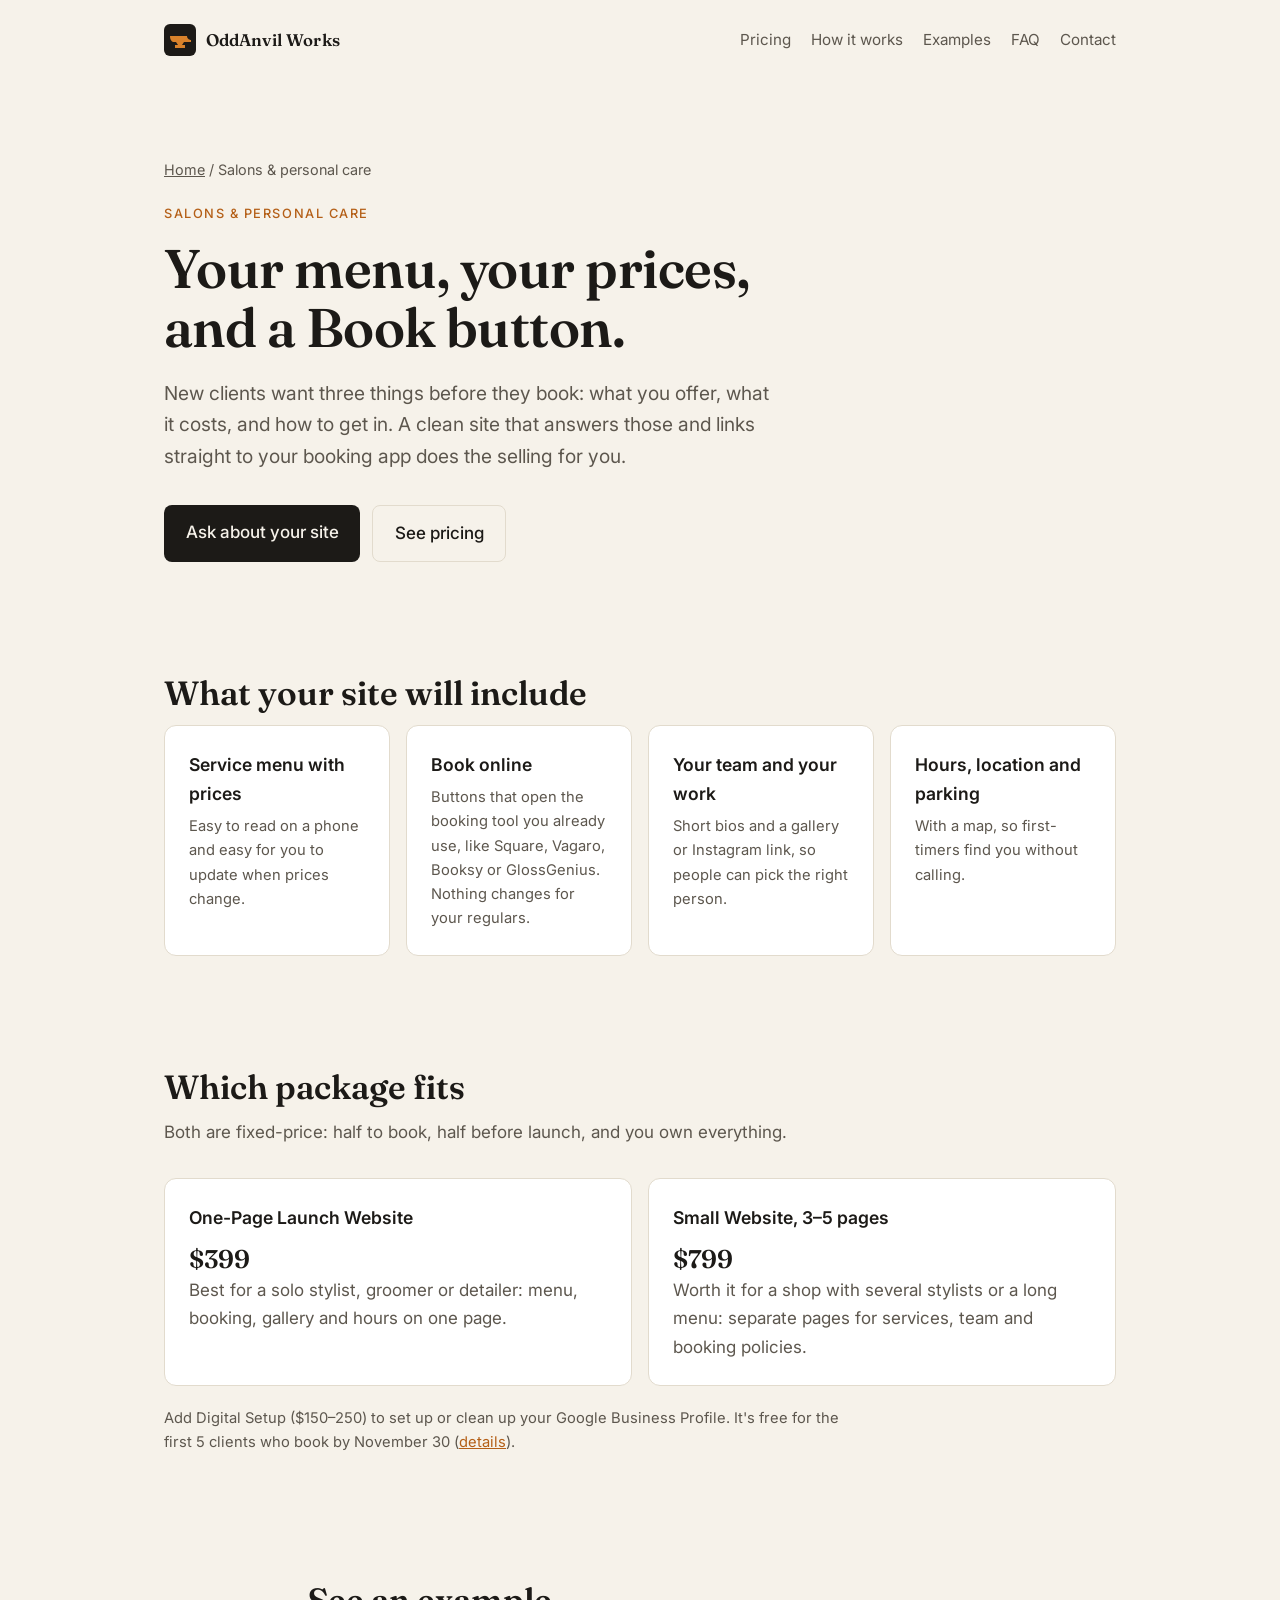
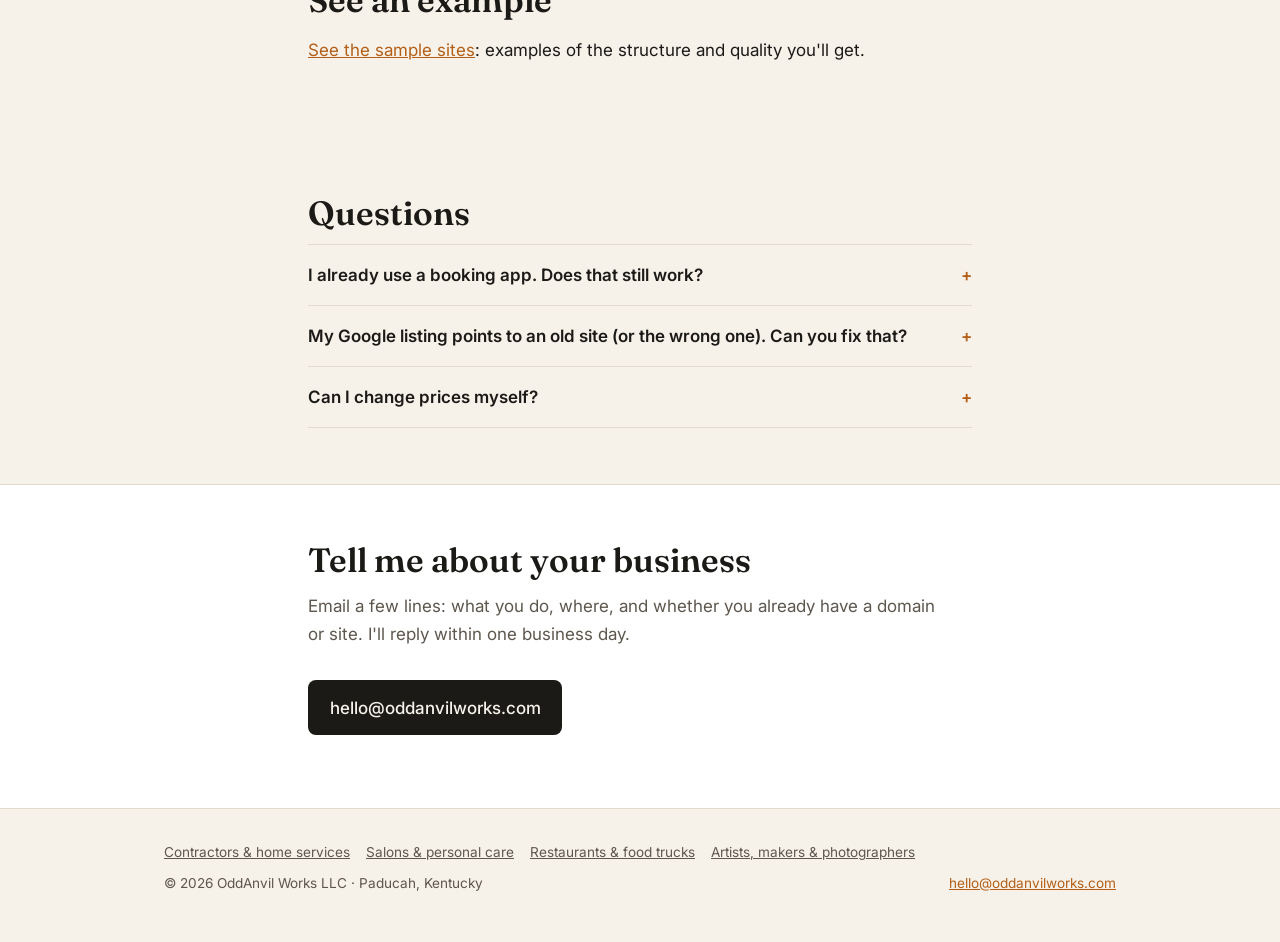
==== websites-for-salons/index.html @ 2b46982f "Add niche landing pages, 404 page, favicons and shared stylesheet Four pages (contractors, salons, r" ====
<!doctype html>
<html lang="en">
<head>
<meta charset="utf-8">
<meta name="viewport" content="width=device-width, initial-scale=1">
<title>Websites for Paducah salons, barbers, spas and groomers · OddAnvil Works</title>
<meta name="description" content="Fixed-price websites for salons, barbers, nail techs, spas, pet groomers and auto detailers in Paducah, KY. Service menu, prices and a Book button linked to the booking app you already use.">
<link rel="canonical" href="https://oddanvilworks.com/websites-for-salons/">
<meta property="og:title" content="Websites for Paducah salons, barbers, spas and groomers">
<meta property="og:description" content="Fixed-price websites for salons, barbers, nail techs, spas, pet groomers and auto detailers in Paducah, KY. Service menu, prices and a Book button linked to the booking app you already use.">
<meta property="og:url" content="https://oddanvilworks.com/websites-for-salons/">
<meta property="og:type" content="website">
<meta property="og:image" content="https://oddanvilworks.com/og.png">
<meta name="twitter:card" content="summary_large_image">
<meta name="theme-color" content="#1c1a17">
<link rel="icon" href="/favicon.svg" type="image/svg+xml">
<link rel="icon" href="/favicon-32.png" sizes="32x32" type="image/png">
<link rel="apple-touch-icon" href="/apple-touch-icon.png">
<link rel="preconnect" href="https://fonts.googleapis.com">
<link rel="preconnect" href="https://fonts.gstatic.com" crossorigin>
<link href="https://fonts.googleapis.com/css2?family=Fraunces:opsz,wght@9..144,600&family=Inter:wght@400;500;600&display=swap" rel="stylesheet">
<link rel="stylesheet" href="/assets/site.css">
<script type="application/ld+json">
{"@context": "https://schema.org", "@type": "Service", "name": "Websites for Paducah salons, barbers, spas and groomers", "provider": {"@type": "ProfessionalService", "name": "OddAnvil Works LLC", "url": "https://oddanvilworks.com/"}, "areaServed": {"@type": "City", "name": "Paducah, KY"}, "offers": [{"@type": "Offer", "name": "One-Page Launch Website", "price": "399", "priceCurrency": "USD"}, {"@type": "Offer", "name": "Small Website (3–5 pages)", "price": "799", "priceCurrency": "USD"}]}
</script>
</head>
<body>
  <header class="top">
    <div class="wrap">
      <a class="brand" href="/" aria-label="OddAnvil Works home">
        <svg viewBox="0 0 64 64" aria-hidden="true"><rect width="64" height="64" rx="12" fill="currentColor"/><path d="M12 24h34c0 6 6 8 8 8v4H40l-4 6h6v6H22v-6h6l-4-6h-4c-4 0-8-4-8-12z" fill="#d9822b"/></svg>
        OddAnvil Works
      </a>
      <nav class="links" aria-label="Main">
        <a href="/#pricing">Pricing</a>
        <a href="/#process">How it works</a>
        <a href="/#examples">Examples</a>
        <a href="/#faq">FAQ</a>
        <a href="/#contact">Contact</a>
      </nav>
    </div>
  </header>

  <main>
    <section class="hero">
      <div class="wrap">
        <p class="crumbs"><a href="/">Home</a> / Salons & personal care</p>
        <span class="eyebrow">Salons & personal care</span>
        <h1>Your menu, your prices, and a Book button.</h1>
        <p class="lede">New clients want three things before they book: what you offer, what it costs, and how to get in. A clean site that answers those and links straight to your booking app does the selling for you.</p>
        <div class="actions">
          <a class="button" href="mailto:hello@oddanvilworks.com?subject=Website%20for%20my%20business%20(Salons%20and%20personal%20care)">Ask about your site</a>
          <a class="button secondary" href="/#pricing">See pricing</a>
        </div>
      </div>
    </section>

    <section>
      <div class="wrap">
        <h2>What your site will include</h2>
        <div class="niche-links">
          <div class="card"><h3>Service menu with prices</h3><p class="meta" style="margin:0">Easy to read on a phone and easy for you to update when prices change.</p></div>
          <div class="card"><h3>Book online</h3><p class="meta" style="margin:0">Buttons that open the booking tool you already use, like Square, Vagaro, Booksy or GlossGenius. Nothing changes for your regulars.</p></div>
          <div class="card"><h3>Your team and your work</h3><p class="meta" style="margin:0">Short bios and a gallery or Instagram link, so people can pick the right person.</p></div>
          <div class="card"><h3>Hours, location and parking</h3><p class="meta" style="margin:0">With a map, so first-timers find you without calling.</p></div>
        </div>
      </div>
    </section>

    <section>
      <div class="wrap">
        <h2>Which package fits</h2>
        <p class="section-intro">Both are fixed-price: half to book, half before launch, and you own everything.</p>
        <div class="fit">
          <div class="card"><h3>One-Page Launch Website</h3><div class="price">$399</div><p>Best for a solo stylist, groomer or detailer: menu, booking, gallery and hours on one page.</p></div>
          <div class="card"><h3>Small Website, 3–5 pages</h3><div class="price">$799</div><p>Worth it for a shop with several stylists or a long menu: separate pages for services, team and booking policies.</p></div>
        </div>
        <p class="note">Add Digital Setup ($150–250) to set up or clean up your Google Business Profile. It's free for the first 5 clients who book by November 30 (<a href="/#founding">details</a>).</p>
      </div>
    </section>

    <section>
      <div class="wrap narrow">
        <h2>See an example</h2>
        <p><a href="/#examples">See the sample sites</a>: examples of the structure and quality you'll get.</p>
      </div>
    </section>

    <section>
      <div class="wrap narrow">
        <h2>Questions</h2>
        <details>
          <summary>I already use a booking app. Does that still work?</summary>
          <p>Yes. The site links to your existing booking page, so your calendar, reminders and deposits stay exactly as they are.</p>
        </details>
        <details>
          <summary>My Google listing points to an old site (or the wrong one). Can you fix that?</summary>
          <p>Yes. Updating your Google Business Profile is part of the Digital Setup add-on, and it's free for the first 5 clients who book by November 30.</p>
        </details>
        <details>
          <summary>Can I change prices myself?</summary>
          <p>Yes. Sites are built on Squarespace or WordPress, and you'll get a short walkthrough so you can edit your menu any time.</p>
        </details>
      </div>
    </section>

    <section class="contact">
      <div class="wrap narrow">
        <h2>Tell me about your business</h2>
        <p class="section-intro">Email a few lines: what you do, where, and whether you already have a domain or site. I'll reply within one business day.</p>
        <p><a class="button" href="mailto:hello@oddanvilworks.com?subject=Website%20for%20my%20business%20(Salons%20and%20personal%20care)">hello@oddanvilworks.com</a></p>
      </div>
    </section>
  </main>
  <footer>
    <div class="wrap">
      <nav aria-label="Who it's for">
        <a href="/websites-for-contractors/">Contractors & home services</a>
        <a href="/websites-for-salons/">Salons & personal care</a>
        <a href="/websites-for-restaurants/">Restaurants & food trucks</a>
        <a href="/websites-for-artists/">Artists, makers & photographers</a>
      </nav>
      <span>© 2026 OddAnvil Works LLC · Paducah, Kentucky</span>
      <a href="mailto:hello@oddanvilworks.com">hello@oddanvilworks.com</a>
    </div>
  </footer>
</body>
</html>
---- assets/site.css ----
:root {
  --bg: #f6f2ea;
  --surface: #ffffff;
  --text: #1c1a17;
  --muted: #5d574e;
  --accent: #b45f17;
  --accent-soft: #f3e3d1;
  --line: #e2dbcd;
}
@media (prefers-color-scheme: dark) {
  :root {
    --bg: #161412;
    --surface: #201d1a;
    --text: #f1ece3;
    --muted: #b0a898;
    --accent: #e38f3f;
    --accent-soft: #3a2a1b;
    --line: #34302a;
  }
}
* { box-sizing: border-box; }
html { scroll-behavior: smooth; }
html, body { margin: 0; }
body {
  background: var(--bg);
  color: var(--text);
  font: 400 1.0625rem/1.65 Inter, system-ui, -apple-system, "Segoe UI", sans-serif;
}
a { color: var(--accent); }
.wrap { width: 100%; max-width: 62rem; margin: 0 auto; padding: 0 1.25rem; }
.narrow { max-width: 44rem; }

.offer { background: var(--accent-soft); font-size: .93rem; padding: .6rem 0; text-align: center; }
.offer a { color: var(--accent); font-weight: 600; white-space: nowrap; }

header.top { padding: 1.5rem 0; }
header.top .wrap { display: flex; align-items: center; justify-content: space-between; gap: 1rem; }
.brand {
  display: inline-flex; align-items: center; gap: .6rem; color: var(--text); text-decoration: none;
  font: 600 1.05rem/1 Fraunces, Georgia, serif; letter-spacing: .01em;
}
.brand svg { width: 2rem; height: 2rem; }
nav.links { display: flex; gap: 1.25rem; font-size: .95rem; }
nav.links a { color: var(--muted); text-decoration: none; }
nav.links a:hover { color: var(--text); }
@media (max-width: 40rem) { nav.links { display: none; } }

section { padding: 3.5rem 0; }
.hero { padding: 4rem 0 3.5rem; }
.eyebrow {
  display: inline-block; font-size: .8rem; font-weight: 500;
  letter-spacing: .12em; text-transform: uppercase; color: var(--accent); margin-bottom: 1rem;
}
h1 {
  font: 600 clamp(2.1rem, 6vw, 3.4rem)/1.08 Fraunces, Georgia, serif;
  margin: 0 0 1.25rem; letter-spacing: -.01em; max-width: 40rem;
}
h2 {
  font: 600 clamp(1.6rem, 4vw, 2.1rem)/1.15 Fraunces, Georgia, serif;
  margin: 0 0 .75rem;
}
h3 { font-size: 1.1rem; font-weight: 600; margin: 0 0 .4rem; }
.lede { font-size: 1.2rem; color: var(--muted); margin: 0 0 2rem; max-width: 38rem; }
.section-intro { color: var(--muted); margin: 0 0 2rem; max-width: 40rem; }

.button {
  display: inline-block; background: var(--text); color: var(--bg);
  text-decoration: none; font-weight: 500; padding: .85rem 1.35rem; border-radius: .5rem;
}
.button.secondary { background: transparent; color: var(--text); border: 1px solid var(--line); }
.button:hover, .button:focus-visible { background: var(--accent); color: #fff; border-color: var(--accent); }
.button:focus-visible { outline: 3px solid var(--accent); outline-offset: 3px; }
.actions { display: flex; flex-wrap: wrap; gap: .75rem; }

.cards { display: grid; grid-template-columns: repeat(auto-fit, minmax(16rem, 1fr)); gap: 1rem; }
.card {
  background: var(--surface); border: 1px solid var(--line); border-radius: .75rem;
  padding: 1.5rem; display: flex; flex-direction: column;
}
.card.featured { border-color: var(--accent); box-shadow: 0 0 0 1px var(--accent); }
.price { font: 600 2rem/1 Fraunces, Georgia, serif; margin: .5rem 0 .25rem; }
.price small { font: 400 .9rem/1 Inter, sans-serif; color: var(--muted); }
.meta { color: var(--muted); font-size: .9rem; margin: 0 0 1rem; }
.card ul { margin: 0; padding-left: 1.1rem; }
.card li { margin: .3rem 0; }
.note { color: var(--muted); font-size: .92rem; margin-top: 1.25rem; max-width: 44rem; }
a.example { color: var(--text); text-decoration: none; transition: border-color .15s; }
a.example:hover, a.example:focus-visible { border-color: var(--accent); }
.swatch { display: block; height: 7rem; border-radius: .5rem; margin-bottom: 1rem; border: 1px solid var(--line); }
.example .meta { margin: 0; }

ol.steps { list-style: none; counter-reset: step; padding: 0; margin: 0; display: grid; gap: 1rem;
  grid-template-columns: repeat(auto-fit, minmax(13rem, 1fr)); }
ol.steps li { counter-increment: step; background: var(--surface); border: 1px solid var(--line); border-radius: .75rem; padding: 1.25rem; }
ol.steps li::before {
  content: counter(step); display: inline-grid; place-items: center; width: 1.9rem; height: 1.9rem;
  border-radius: 50%; background: var(--accent-soft); color: var(--accent); font-weight: 600; margin-bottom: .75rem;
}
ol.steps p { margin: 0; color: var(--muted); font-size: .95rem; }

.two-col { display: grid; grid-template-columns: repeat(auto-fit, minmax(16rem, 1fr)); gap: 1rem 2rem; }
.two-col ul { margin: 0; padding-left: 1.1rem; }
.two-col li { margin: .35rem 0; }

details { border-bottom: 1px solid var(--line); padding: 1rem 0; }
details:first-of-type { border-top: 1px solid var(--line); }
summary { cursor: pointer; font-weight: 600; list-style: none; display: flex; justify-content: space-between; gap: 1rem; }
summary::-webkit-details-marker { display: none; }
summary::after { content: "+"; color: var(--accent); font-weight: 600; }
details[open] summary::after { content: "–"; }
details p { color: var(--muted); margin: .6rem 0 0; }

.contact { background: var(--surface); border-top: 1px solid var(--line); border-bottom: 1px solid var(--line); }
.contact ul { padding-left: 1.1rem; color: var(--muted); }

footer { padding: 2rem 0 3rem; font-size: .85rem; color: var(--muted); }
footer .wrap { display: flex; flex-wrap: wrap; justify-content: space-between; gap: .5rem; }

/* Shared by the niche pages */
.crumbs { font-size: .9rem; color: var(--muted); margin-bottom: 1rem; }
.crumbs a { color: var(--muted); }
.fit { display: grid; grid-template-columns: repeat(auto-fit, minmax(16rem, 1fr)); gap: 1rem; }
.fit .card p { color: var(--muted); margin: 0; }
.fit .price { font-size: 1.6rem; }
.niche-links { display: grid; grid-template-columns: repeat(auto-fit, minmax(13rem, 1fr)); gap: 1rem; }
.niche-links a { color: var(--text); text-decoration: none; }
.niche-links a:hover, .niche-links a:focus-visible { border-color: var(--accent); }
.niche-links p { color: var(--muted); font-size: .92rem; margin: 0; }
footer nav { display: flex; flex-wrap: wrap; gap: .25rem 1rem; width: 100%; }
footer nav a { color: var(--muted); }
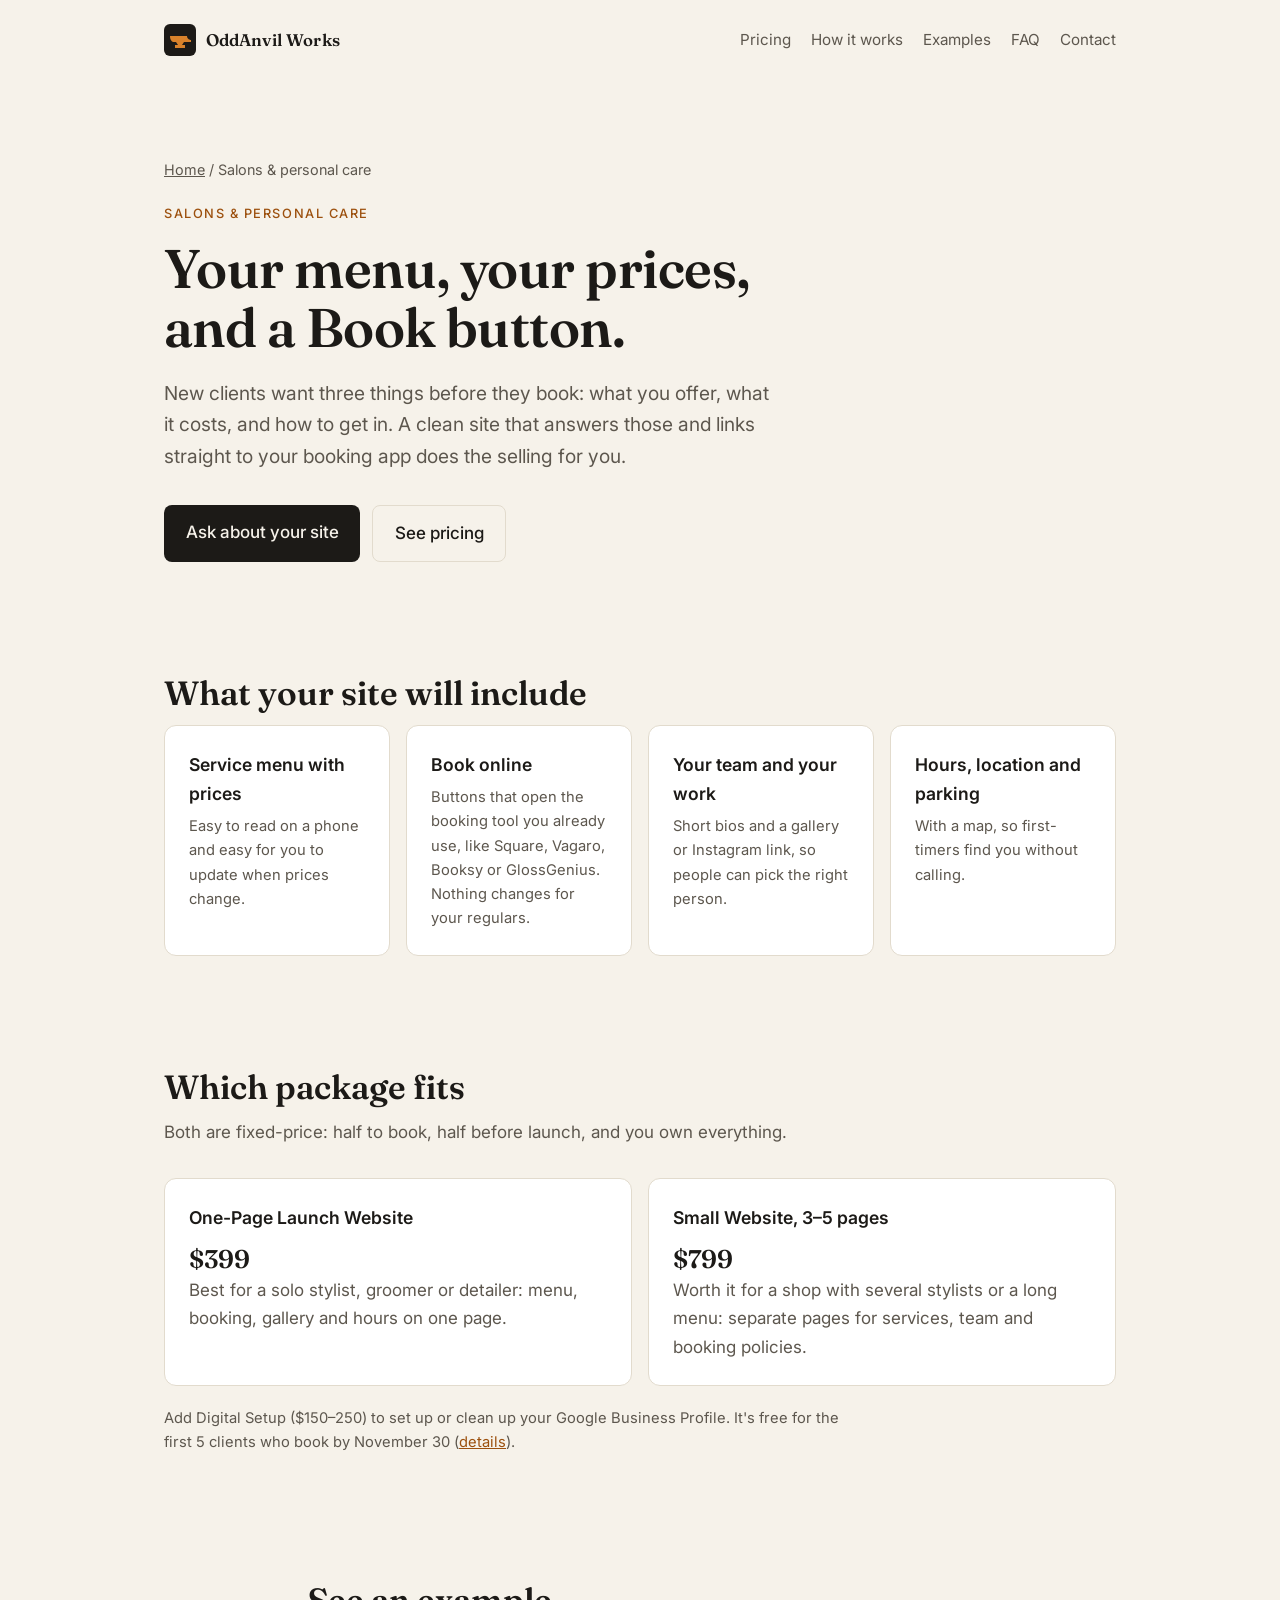
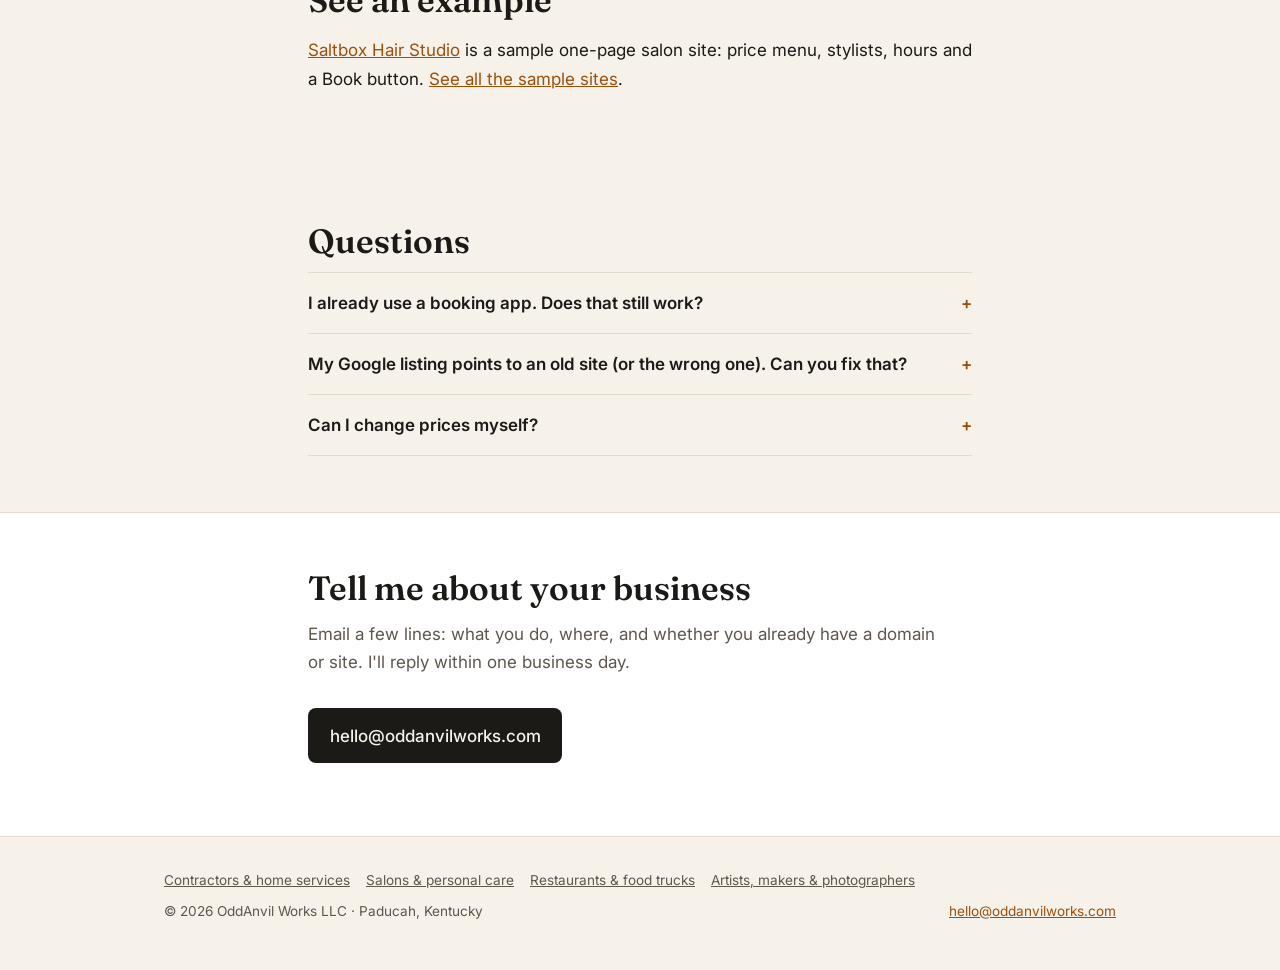
==== commit 44bb45eb: "Add Saltbox Hair Studio salon sample site One-page demo for the salon niche: price menu, stylists, h" ====
--- a/websites-for-salons/index.html
+++ b/websites-for-salons/index.html
@@ -82,7 +82,7 @@
     <section>
       <div class="wrap narrow">
         <h2>See an example</h2>
-        <p><a href="/#examples">See the sample sites</a>: examples of the structure and quality you'll get.</p>
+        <p><a href="/demos/saltbox-hair-studio/">Saltbox Hair Studio</a> is a sample one-page salon site: price menu, stylists, hours and a Book button. <a href="/#examples">See all the sample sites</a>.</p>
       </div>
     </section>
 
--- a/assets/site.css
+++ b/assets/site.css
@@ -3,7 +3,7 @@
   --surface: #ffffff;
   --text: #1c1a17;
   --muted: #5d574e;
-  --accent: #b45f17;
+  --accent: #9c500e;
   --accent-soft: #f3e3d1;
   --line: #e2dbcd;
 }
@@ -27,6 +27,7 @@
   font: 400 1.0625rem/1.65 Inter, system-ui, -apple-system, "Segoe UI", sans-serif;
 }
 a { color: var(--accent); }
+a:focus-visible, summary:focus-visible { outline: 2px solid var(--accent); outline-offset: 2px; border-radius: 2px; }
 .wrap { width: 100%; max-width: 62rem; margin: 0 auto; padding: 0 1.25rem; }
 .narrow { max-width: 44rem; }
 
